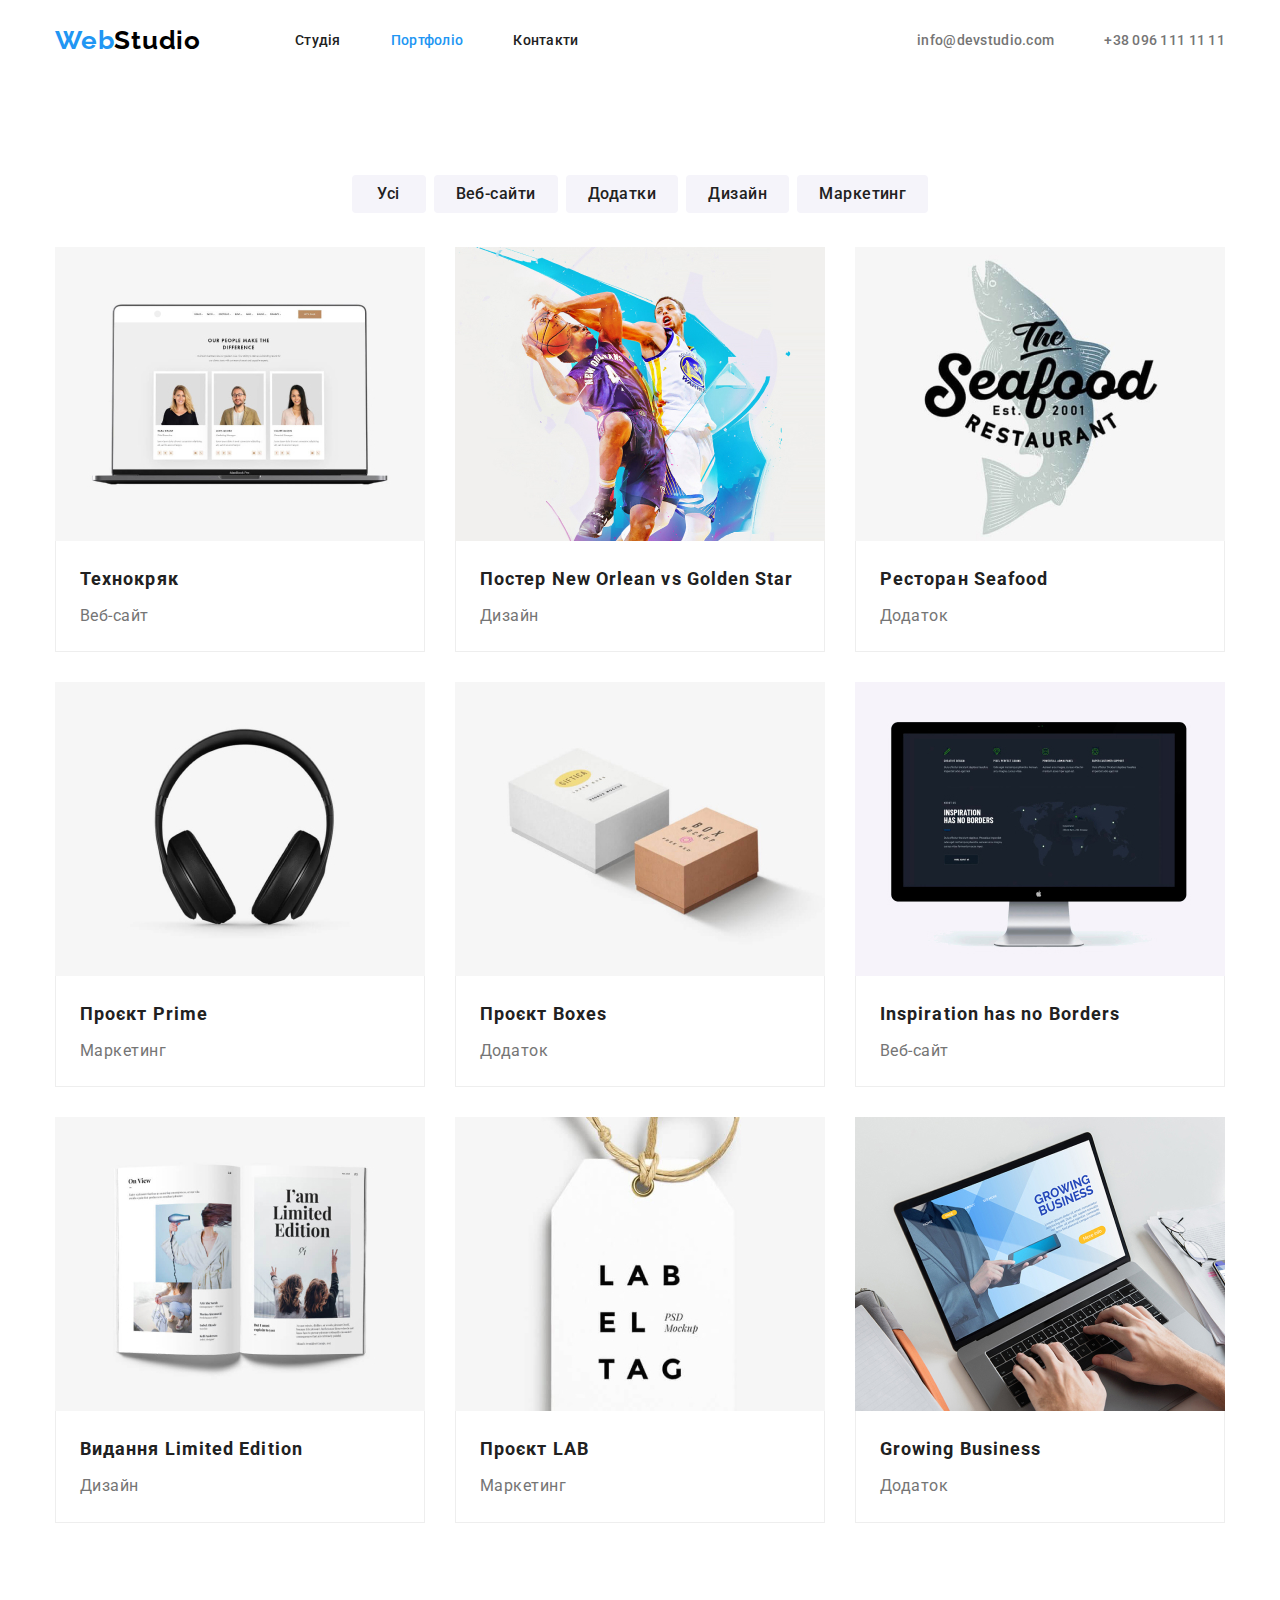
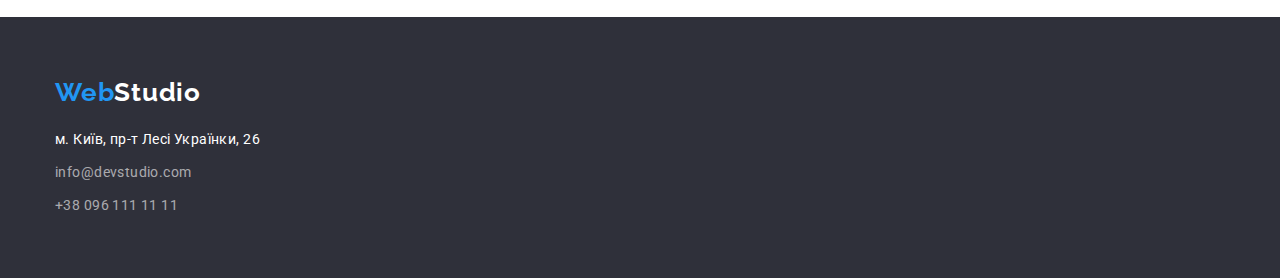
==== portfolio.html @ 78984637 "up" ====
<!DOCTYPE html>
<html lang="uk">
  <head>
    <meta charset="UTF-8" />
    <meta http-equiv="X-UA-Compatible" content="IE=edge" />
    <meta name="viewport" content="width=device-width, initial-scale=1.0" />
    <title>Document</title>
    <link rel="preconnect" href="https://fonts.googleapis.com" />
    <link rel="preconnect" href="https://fonts.gstatic.com" crossorigin />
    <link
      href="https://fonts.googleapis.com/css2?family=Raleway:wght@700&family=Roboto:wght@400;500;700;900&display=swap"
      rel="stylesheet"
    />

    <link
      rel="stylesheet"
      href="https://cdn.jsdelivr.net/npm/modern-normalize@1.1.0/modern-normalize.min.css"
    />

    <link rel="stylesheet" href="./css/common.css" />
    <link rel="stylesheet" href="./css/portfolio.css" />
  </head>
  <body>
    <header class="header">
      <div class="container page-header">
        <nav class="page-navigation">
          <a class="logo link" href="./index.html"><span class="logo-web">Web</span>Studio</a>

          <ul class="site-nav list">
            <li><a class="link" href="./index.html">Студія</a></li>
            <li><a class="link current" href="./portfolio.html">Портфоліо</a></li>
            <li><a class="link" href="">Контакти</a></li>
          </ul>
        </nav>
        <ul class="contacts-nav list">
          <li>
            <a class="link" href="mailto:info@devstudio.com">info@devstudio.com</a>
          </li>
          <li><a class="link" href="tel:+380961111111">+38 096 111 11 11</a></li>
        </ul>
      </div>
    </header>

    <main>
      <section class="projects section">
        <div class="buttons-container">
          <h1 class="visually-hidden">Проекти</h1>
          <ul class="buttons-list list">
            <li><button class="buttons-sort" type="button">Усі</button></li>
            <li><button class="buttons-sort" type="button">Веб-сайти</button></li>
            <li><button class="buttons-sort" type="button">Додатки</button></li>
            <li><button class="buttons-sort" type="button">Дизайн</button></li>
            <li><button class="buttons-sort" type="button">Маркетинг</button></li>
          </ul>
        </div>

        <div class="container">
          <ul class="list project-list">
            <li class="item">
              <a href="#"></a>
              <img
                src="./images/portfoliopics/img0.jpg"
                alt="приклад роботи веб-сайт"
                width="370"
              />
              <div class="wrapper">
                <h2 class="title">Технокряк</h2>
                <p class="kind">Веб-сайт</p>
              </div>
            </li>
            <li class="item">
              <a href="#"></a>
              <img src="./images/portfoliopics/img1.jpg" alt="приклад роботи дизайн" width="370" />
              <div class="wrapper">
                <h2 class="title">Постер New Orlean vs Golden Star</h2>
                <p class="kind">Дизайн</p>
              </div>
            </li>
            <li class="item">
              <a href="#"></a>
              <img src="./images/portfoliopics/img2.jpg" alt="приклад роботи додаток" width="370" />
              <div class="wrapper">
                <h2 class="title">Ресторан Seafood</h2>
                <p class="kind">Додаток</p>
              </div>
            </li>
            <li class="item">
              <a href="#"></a>
              <img
                src="./images/portfoliopics/img3.jpg"
                alt="приклад роботи маркетинг"
                width="370"
              />
              <div class="wrapper">
                <h2 class="title">Проєкт Prime</h2>
                <p class="kind">Маркетинг</p>
              </div>
            </li>
            <li class="item">
              <a href="#"></a>
              <img src="./images/portfoliopics/img4.jpg" alt="приклад роботи додаток" width="370" />
              <div class="wrapper">
                <h2 class="title">Проєкт Boxes</h2>
                <p class="kind">Додаток</p>
              </div>
            </li>
            <li class="item">
              <a href="#"></a>
              <img
                src="./images/portfoliopics/img5.jpg"
                alt="приклад роботи веб-сайт"
                width="370"
              />
              <div class="wrapper">
                <h2 class="title">Inspiration has no Borders</h2>
                <p class="kind">Веб-сайт</p>
              </div>
            </li>
            <li class="item">
              <a href="#"></a>
              <img src="./images/portfoliopics/img6.jpg" alt="приклад роботи дизайн" width="370" />
              <div class="wrapper">
                <h2 class="title">Видання Limited Edition</h2>
                <p class="kind">Дизайн</p>
              </div>
            </li>
            <li class="item">
              <a href="#"></a>
              <img
                src="./images/portfoliopics/img7.jpg"
                alt="приклад роботи маркетинг"
                width="370"
              />
              <div class="wrapper">
                <h2 class="title">Проєкт LAB</h2>
                <p class="kind">Маркетинг</p>
              </div>
            </li>
            <li class="item">
              <a href="#"></a>
              <img src="./images/portfoliopics/img8.jpg" alt="приклад роботи додаток" width="370" />
              <div class="wrapper">
                <h2 class="title">Growing Business</h2>
                <p class="kind">Додаток</p>
              </div>
            </li>
          </ul>
        </div>
      </section>
    </main>

    <footer class="footer">
      <div class="container">
        <a class="logo link" href="./index.html"><span class="logo-web">Web</span>Studio</a>
        <address>
          <ul class="list">
            <li>
              <a class="link-map link" href="" target="_blank" rel="noopener noreferrer"
                >м. Київ, пр-т Лесі Українки, 26</a
              >
            </li>
            <li>
              <a class="link-contact link" href="mailto:info@devstudio.com">info@devstudio.com</a>
            </li>
            <li>
              <a class="link-contact link" href="tel:+380961111111">+38 096 111 11 11</a>
            </li>
          </ul>
        </address>
      </div>
    </footer>
  </body>
</html>
---- css/common.css ----
:root {
  --background-color1: #ffffff;
  --background-color2: #f5f4fa;
  --background-color3: #2f303a;
  --foreground-color1: #212121;
  --foreground-color2: #757575;
  --foreground-color3: #ffffff;
  --button: #188ce8;
  --hoverfocus-color: #2196f3;
}

h1,
h2,
h3,
h4,
h5,
h6,
p {
  margin-top: 0;
  margin-bottom: 0;
}

ol,
ul {
  margin-top: 0;
  margin-bottom: 0;
  padding-left: 0;
}

img {
  display: block;
}

.list {
  list-style: none;
}

.link {
  text-decoration: none;
}

address {
  font-style: normal;
}

body {
  background-color: var(--background-color1);
  color: var(--foreground-color1);
  font-family: Roboto, sans-serif;
}

.section {
  padding-top: 94px;
  padding-bottom: 94px;
}

.container {
  width: 1200px;
  padding-left: 15px;
  padding-right: 15px;
  margin-left: auto;
  margin-right: auto;
}

.header {
  background-color: var(--background-color1);
}

.page-header,
.header .page-navigation,
.header .site-nav,
.header .contacts-nav {
  display: flex;
  align-items: center;
}

.header .page-navigation {
  column-gap: 94px;
}

.header .site-nav,
.header .contacts-nav {
  column-gap: 50px;
}

.header .contacts-nav {
  margin-left: auto;
}

.visually-hidden {
  position: absolute;
  width: 1px;
  height: 1px;
  margin: -1px;
  padding: 0;
  overflow: hidden;
  border: 0;
  clip: rect(0 0 0 0);
}

.header .logo {
  color: #000000;

  font-family: 'Raleway';
  font-weight: 700;
  font-size: 26px;
  line-height: 1.2;
  letter-spacing: 0.03em;
  text-decoration: none;

  padding-top: 25px;
  padding-bottom: 25px;
}

.footer {
  background-color: var(--background-color3);
  padding-top: 60px;
  padding-bottom: 60px;
}

.footer .list {
  padding-top: 20px;
  display: flex;
  flex-direction: column;
  row-gap: 9px;
}

.logo-web {
  color: var(--hoverfocus-color);
}

/*підвищив специфічність до трьох тегів,
 бо інакше правило не працює */
.header .site-nav .current {
  color: var(--hoverfocus-color);
}

.site-nav .link {
  color: var(--foreground-color1);
  font-weight: 500;
  font-size: 14px;
  line-height: 1.14;
  letter-spacing: 0.02em;
  text-decoration: none;
}

.contacts-nav .link {
  color: var(--foreground-color2);
  font-weight: 500;
  font-size: 14px;
  line-height: 1.14;
  letter-spacing: 0.02em;
  text-decoration: none;
}

.header .link:hover,
.header .link:focus,
.footer .link-map:hover,
.footer .link-map:focus,
.footer .link-contact:hover,
.footer .link-contact:focus {
  color: var(--hoverfocus-color);
}

.footer {
  background-color: var(--background-color3);
}

.footer .logo {
  color: var(--foreground-color3);
  font-family: 'Raleway';
  font-weight: 700;
  font-size: 26px;
  line-height: 1.2;
  letter-spacing: 0.03em;
  text-decoration: none;
}

.footer .link-map,
.footer .link-contact {
  font-style: normal;
  font-weight: 400;
  font-size: 14px;
  line-height: 1.71;
  letter-spacing: 0.03em;
  text-decoration: none;
}

.footer .link-map {
  color: var(--foreground-color3);
}

.footer .link-contact {
  color: rgb(255, 255, 255, 0.6);
}
---- css/portfolio.css ----
body {
  margin-left: auto;
  margin-right: auto;
}

.projects .container {
  width: 1200px;
  margin-left: auto;
  margin-right: auto;
  padding-left: 15px;
  padding-right: 15px;
}

.buttons-container .buttons-list {
  display: flex;
  justify-content: center;
  column-gap: 8px;
  padding-bottom: 34px;
}

.buttons-sort {
  background-color: var(--background-color2);
  color: var(--foreground-color1);
  font-family: inherit;
  cursor: pointer;
  font-style: normal;
  font-weight: 500;
  font-size: 16px;
  line-height: 1.63;
  text-align: center;
  letter-spacing: 0.03em;
  border: none;
  min-width: 74px;
  padding: 6px 22px;
  border-radius: 4px;
}

.buttons-sort:hover,
.buttons-sort:focus {
  background-color: var(--hoverfocus-color);
  color: var(--foreground-color3);
}

.projects {
  padding-top: 94px;
  padding-bottom: 94px;
}

.projects .project-list {
  display: flex;
  flex-wrap: wrap;
  column-gap: 30px;
  row-gap: 30px;
}

.projects .wrapper {
  border: 1px solid #eeeeee;
  border-top: none;
}

.projects .title {
  font-style: normal;
  font-weight: 700;
  font-size: 18px;
  line-height: 2;
  letter-spacing: 0.06em;

  padding-top: 20px;
  padding-left: 24px;
}

.projects .kind {
  color: var(--foreground-color2);
  font-style: normal;
  font-weight: 400;
  font-size: 16px;
  line-height: 1.88;
  letter-spacing: 0.03em;

  padding-top: 4px;
  padding-left: 24px;
  padding-bottom: 20px;
}
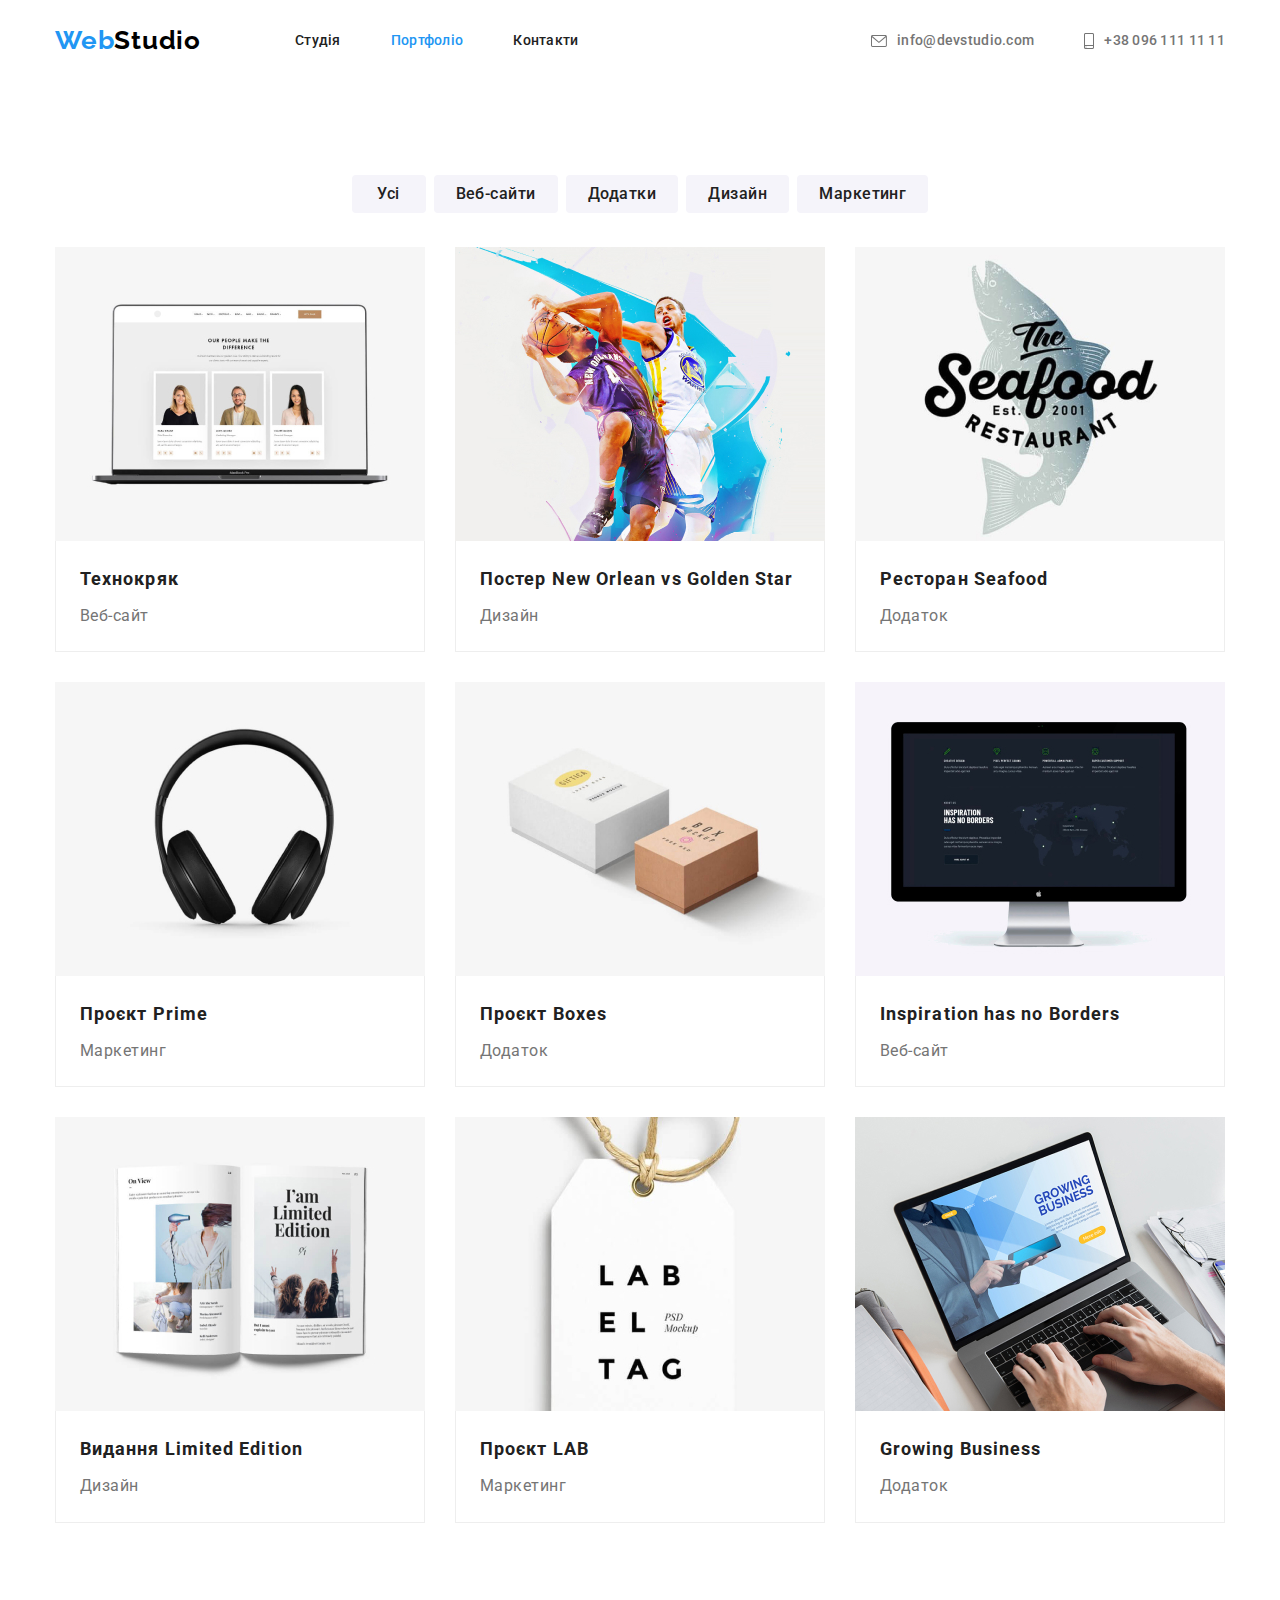
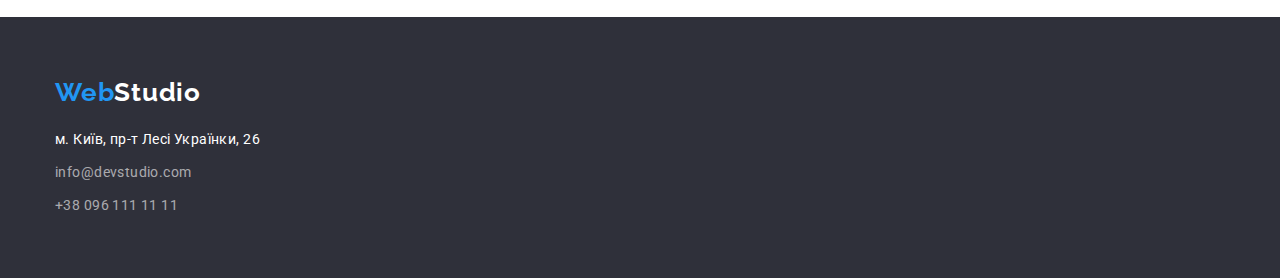
==== commit 1c47d87a: "upd" ====
--- a/portfolio.html
+++ b/portfolio.html
@@ -34,9 +34,21 @@
         </nav>
         <ul class="contacts-nav list">
           <li>
-            <a class="link" href="mailto:info@devstudio.com">info@devstudio.com</a>
+            <a class="link connection-link" href="mailto:info@devstudio.com">
+              <svg class="connection-icon" width="16" height="12">
+                <use href="./images/icons/sprite.svg#icon-envelope"></use>
+              </svg>
+              info@devstudio.com</a
+            >
           </li>
-          <li><a class="link" href="tel:+380961111111">+38 096 111 11 11</a></li>
+          <li>
+            <a class="link connection-link" href="tel:+380961111111">
+              <svg class="connection-icon" width="10" height="16">
+                <use href="./images/icons/sprite.svg#icon-smartphone"></use>
+              </svg>
+              +38 096 111 11 11</a
+            >
+          </li>
         </ul>
       </div>
     </header>
--- a/css/common.css
+++ b/css/common.css
@@ -1,5 +1,5 @@
 :root {
-  --background-color1: #ffffff;
+  --background-color1: #ffffff;   
   --background-color2: #f5f4fa;
   --background-color3: #2f303a;
   --foreground-color1: #212121;
@@ -7,6 +7,7 @@
   --foreground-color3: #ffffff;
   --button: #188ce8;
   --hoverfocus-color: #2196f3;
+  --logo-color: #AFB1B8;
 }
 
 h1,
@@ -66,6 +67,21 @@
   background-color: var(--background-color1);
 }
 
+.connection-link {
+  display:flex;
+  align-items: center;
+  column-gap: 10px;
+}
+ 
+.connection-link:hover .connection-icon,
+.connection-link:focus .connection-icon{
+  fill: var(--hoverfocus-color);
+}
+
+.connection-icon {
+  fill: var(--foreground-color2);
+}
+
 .page-header,
 .header .page-navigation,
 .header .site-nav,
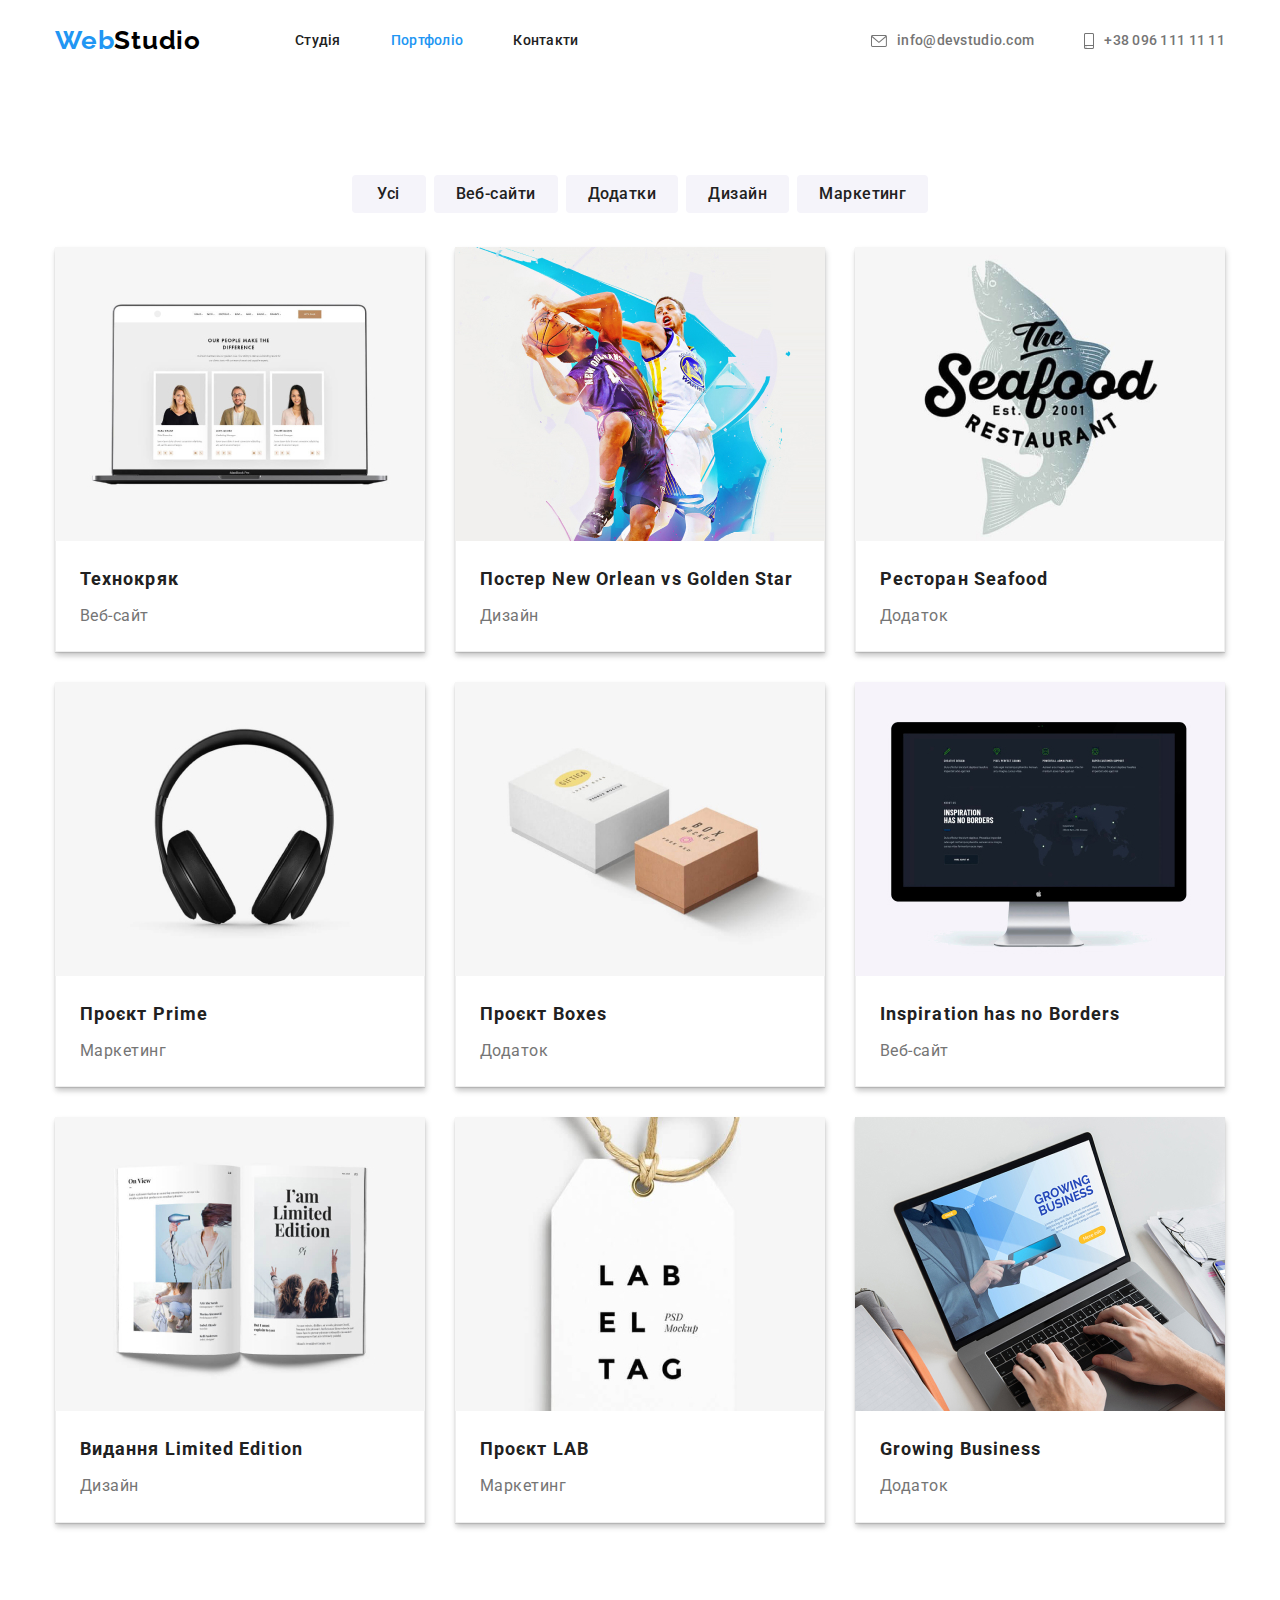
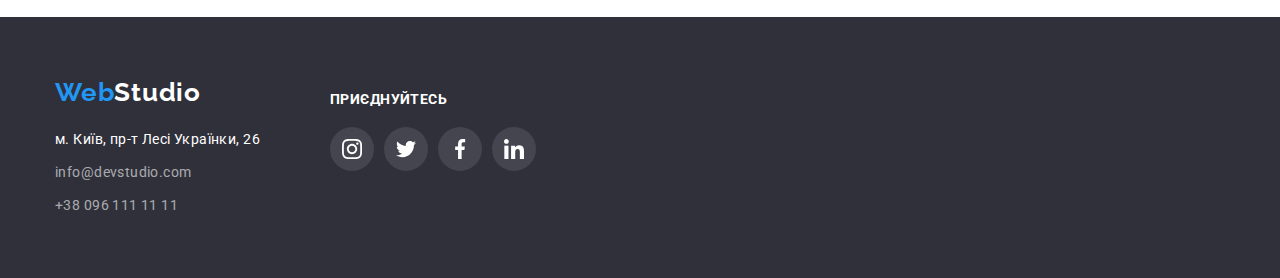
==== commit df809c0a: "ready" ====
--- a/portfolio.html
+++ b/portfolio.html
@@ -24,7 +24,7 @@
     <header class="header">
       <div class="container page-header">
         <nav class="page-navigation">
-          <a class="logo link" href="./index.html"><span class="logo-web">Web</span>Studio</a>
+          <a class="logo" href="./index.html"><span class="logo-web">Web</span>Studio</a>
 
           <ul class="site-nav list">
             <li><a class="link" href="./index.html">Студія</a></li>
@@ -67,93 +67,93 @@
         </div>
 
         <div class="container">
-          <ul class="list project-list">
-            <li class="item">
+          <ul class="projects-list list">
+            <li class="projects-list-item item">
               <a href="#"></a>
               <img
                 src="./images/portfoliopics/img0.jpg"
                 alt="приклад роботи веб-сайт"
                 width="370"
               />
-              <div class="wrapper">
-                <h2 class="title">Технокряк</h2>
-                <p class="kind">Веб-сайт</p>
-              </div>
-            </li>
-            <li class="item">
+              <div class="projects-list-item-wrapper">
+                <h2 class="projects-list-item-title">Технокряк</h2>
+                <p class="projects-list-item-kind">Веб-сайт</p>
+              </div>
+            </li>
+            <li class="projects-list-item item">
               <a href="#"></a>
               <img src="./images/portfoliopics/img1.jpg" alt="приклад роботи дизайн" width="370" />
-              <div class="wrapper">
-                <h2 class="title">Постер New Orlean vs Golden Star</h2>
-                <p class="kind">Дизайн</p>
-              </div>
-            </li>
-            <li class="item">
+              <div class="projects-list-item-wrapper">
+                <h2 class="projects-list-item-title">Постер New Orlean vs Golden Star</h2>
+                <p class="projects-list-item-kind">Дизайн</p>
+              </div>
+            </li>
+            <li class="projects-list-item item">
               <a href="#"></a>
               <img src="./images/portfoliopics/img2.jpg" alt="приклад роботи додаток" width="370" />
-              <div class="wrapper">
-                <h2 class="title">Ресторан Seafood</h2>
-                <p class="kind">Додаток</p>
-              </div>
-            </li>
-            <li class="item">
+              <div class="projects-list-item-wrapper">
+                <h2 class="projects-list-item-title">Ресторан Seafood</h2>
+                <p class="projects-list-item-kind">Додаток</p>
+              </div>
+            </li>
+            <li class="projects-list-item item">
               <a href="#"></a>
               <img
                 src="./images/portfoliopics/img3.jpg"
                 alt="приклад роботи маркетинг"
                 width="370"
               />
-              <div class="wrapper">
-                <h2 class="title">Проєкт Prime</h2>
-                <p class="kind">Маркетинг</p>
-              </div>
-            </li>
-            <li class="item">
+              <div class="projects-list-item-wrapper">
+                <h2 class="projects-list-item-title">Проєкт Prime</h2>
+                <p class="projects-list-item-kind">Маркетинг</p>
+              </div>
+            </li>
+            <li class="projects-list-item item">
               <a href="#"></a>
               <img src="./images/portfoliopics/img4.jpg" alt="приклад роботи додаток" width="370" />
-              <div class="wrapper">
-                <h2 class="title">Проєкт Boxes</h2>
-                <p class="kind">Додаток</p>
-              </div>
-            </li>
-            <li class="item">
+              <div class="projects-list-item-wrapper">
+                <h2 class="projects-list-item-title">Проєкт Boxes</h2>
+                <p class="projects-list-item-kind">Додаток</p>
+              </div>
+            </li>
+            <li class="projects-list-item item">
               <a href="#"></a>
               <img
                 src="./images/portfoliopics/img5.jpg"
                 alt="приклад роботи веб-сайт"
                 width="370"
               />
-              <div class="wrapper">
-                <h2 class="title">Inspiration has no Borders</h2>
-                <p class="kind">Веб-сайт</p>
-              </div>
-            </li>
-            <li class="item">
+              <div class="projects-list-item-wrapper">
+                <h2 class="projects-list-item-title">Inspiration has no Borders</h2>
+                <p class="projects-list-item-kind">Веб-сайт</p>
+              </div>
+            </li>
+            <li class="projects-list-item item">
               <a href="#"></a>
               <img src="./images/portfoliopics/img6.jpg" alt="приклад роботи дизайн" width="370" />
-              <div class="wrapper">
-                <h2 class="title">Видання Limited Edition</h2>
-                <p class="kind">Дизайн</p>
-              </div>
-            </li>
-            <li class="item">
+              <div class="projects-list-item-wrapper">
+                <h2 class="projects-list-item-title">Видання Limited Edition</h2>
+                <p class="projects-list-item-kind">Дизайн</p>
+              </div>
+            </li>
+            <li class="projects-list-item item">
               <a href="#"></a>
               <img
                 src="./images/portfoliopics/img7.jpg"
                 alt="приклад роботи маркетинг"
                 width="370"
               />
-              <div class="wrapper">
-                <h2 class="title">Проєкт LAB</h2>
-                <p class="kind">Маркетинг</p>
-              </div>
-            </li>
-            <li class="item">
+              <div class="projects-list-item-wrapper">
+                <h2 class="projects-list-item-title">Проєкт LAB</h2>
+                <p class="projects-list-item-kind">Маркетинг</p>
+              </div>
+            </li>
+            <li class="projects-list-item item">
               <a href="#"></a>
               <img src="./images/portfoliopics/img8.jpg" alt="приклад роботи додаток" width="370" />
-              <div class="wrapper">
-                <h2 class="title">Growing Business</h2>
-                <p class="kind">Додаток</p>
+              <div class="projects-list-item-wrapper">
+                <h2 class="projects-list-item-title">Growing Business</h2>
+                <p class="projects-list-item-kind">Додаток</p>
               </div>
             </li>
           </ul>
@@ -162,23 +162,59 @@
     </main>
 
     <footer class="footer">
-      <div class="container">
-        <a class="logo link" href="./index.html"><span class="logo-web">Web</span>Studio</a>
-        <address>
-          <ul class="list">
-            <li>
-              <a class="link-map link" href="" target="_blank" rel="noopener noreferrer"
-                >м. Київ, пр-т Лесі Українки, 26</a
-              >
-            </li>
-            <li>
-              <a class="link-contact link" href="mailto:info@devstudio.com">info@devstudio.com</a>
-            </li>
-            <li>
-              <a class="link-contact link" href="tel:+380961111111">+38 096 111 11 11</a>
-            </li>
-          </ul>
-        </address>
+      <div class="container footer-container">
+        <div class="our-contacts">
+          <a class="logo link" href="./index.html"><span class="logo-web">Web</span>Studio</a>
+          <address>
+            <ul class="our-contacts-list list">
+              <li>
+                <a class="link-map link" href="" target="_blank" rel="noopener noreferrer"
+                  >м. Київ, пр-т Лесі Українки, 26</a
+                >
+              </li>
+              <li>
+                <a class="link-contact link" href="mailto:info@devstudio.com">info@devstudio.com</a>
+              </li>
+              <li>
+                <a class="link-contact link" href="tel:+380961111111">+38 096 111 11 11</a>
+              </li>
+            </ul>
+          </address>
+        </div>
+
+        <div class="our-socials">
+          <h2 class="our-socials-title">приєднуйтесь</h2>
+          <ul class="our-socials-list list">
+            <li class="our-socials-item">
+              <a class="our-socials-item-link" href="">
+                <svg class="our-socials-item-icon" width="20" height="20">
+                  <use href="./images/icons/sprite.svg#icon-instagram"></use>
+                </svg>
+              </a>
+            </li>
+            <li class="our-socials-item">
+              <a class="our-socials-item-link" href="">
+                <svg class="our-socials-item-icon" width="20" height="20">
+                  <use href="./images/icons/sprite.svg#icon-twitter"></use>
+                </svg>
+              </a>
+            </li>
+            <li class="our-socials-item">
+              <a class="our-socials-item-link" href="">
+                <svg class="our-socials-item-icon" width="20" height="20">
+                  <use href="./images/icons/sprite.svg#icon-facebook"></use>
+                </svg>
+              </a>
+            </li>
+            <li class="our-socials-item">
+              <a class="our-socials-item-link" href="">
+                <svg class="our-socials-item-icon" width="20" height="20">
+                  <use href="./images/icons/sprite.svg#icon-linkedin"></use>
+                </svg>
+              </a>
+            </li>
+          </ul>
+        </div>
       </div>
     </footer>
   </body>
--- a/css/common.css
+++ b/css/common.css
@@ -1,5 +1,5 @@
 :root {
-  --background-color1: #ffffff;   
+  --background-color1: #ffffff;
   --background-color2: #f5f4fa;
   --background-color3: #2f303a;
   --foreground-color1: #212121;
@@ -7,7 +7,8 @@
   --foreground-color3: #ffffff;
   --button: #188ce8;
   --hoverfocus-color: #2196f3;
-  --logo-color: #AFB1B8;
+  --logo-color: #afb1b8;
+  --social-links-background-color: rgba(255, 255, 255, 0.1);
 }
 
 h1,
@@ -68,13 +69,13 @@
 }
 
 .connection-link {
-  display:flex;
+  display: flex;
   align-items: center;
   column-gap: 10px;
 }
- 
+
 .connection-link:hover .connection-icon,
-.connection-link:focus .connection-icon{
+.connection-link:focus .connection-icon {
   fill: var(--hoverfocus-color);
 }
 
@@ -128,19 +129,6 @@
   padding-bottom: 25px;
 }
 
-.footer {
-  background-color: var(--background-color3);
-  padding-top: 60px;
-  padding-bottom: 60px;
-}
-
-.footer .list {
-  padding-top: 20px;
-  display: flex;
-  flex-direction: column;
-  row-gap: 9px;
-}
-
 .logo-web {
   color: var(--hoverfocus-color);
 }
@@ -178,8 +166,17 @@
   color: var(--hoverfocus-color);
 }
 
+/*----------footer----------*/
+
 .footer {
   background-color: var(--background-color3);
+  padding-top: 60px;
+  padding-bottom: 60px;
+}
+
+.footer-container {
+  display: flex;
+  column-gap: 70px;
 }
 
 .footer .logo {
@@ -192,6 +189,13 @@
   text-decoration: none;
 }
 
+.our-contacts-list {
+  padding-top: 20px;
+  display: flex;
+  flex-direction: column;
+  row-gap: 9px;
+}
+
 .footer .link-map,
 .footer .link-contact {
   font-style: normal;
@@ -209,3 +213,43 @@
 .footer .link-contact {
   color: rgb(255, 255, 255, 0.6);
 }
+
+.our-socials {
+  display: flex;
+  flex-direction: column;
+}
+
+.our-socials-title {
+  color: var(--background-color1);
+  font-weight: 700;
+  font-size: 14px;
+  line-height: 1.14;
+  letter-spacing: 0.03em;
+  text-transform: uppercase;
+  margin-top: 15px;
+  margin-bottom: 20px;
+}
+
+.our-socials-list {
+  display: flex;
+  column-gap: 10px;
+}
+
+.our-socials-item-link {
+  display: flex;
+  justify-content: center;
+  align-items: center;
+  width: 44px;
+  height: 44px;
+  border-radius: 50%;
+  background: var(--social-links-background-color);
+}
+
+.our-socials-item-icon {
+  fill: var(--foreground-color3)
+}
+
+.our-socials-item-link:hover,
+.our-socials-item-link:focus {
+  background: var(--hoverfocus-color);
+}
--- a/css/portfolio.css
+++ b/css/portfolio.css
@@ -1,16 +1,3 @@
-body {
-  margin-left: auto;
-  margin-right: auto;
-}
-
-.projects .container {
-  width: 1200px;
-  margin-left: auto;
-  margin-right: auto;
-  padding-left: 15px;
-  padding-right: 15px;
-}
-
 .buttons-container .buttons-list {
   display: flex;
   justify-content: center;
@@ -39,26 +26,29 @@
 .buttons-sort:focus {
   background-color: var(--hoverfocus-color);
   color: var(--foreground-color3);
+  box-shadow: 0px 3px 1px rgba(0, 0, 0, 0.1), 0px 1px 2px rgba(0, 0, 0, 0.08),
+    0px 2px 2px rgba(0, 0, 0, 0.12);
 }
 
-.projects {
-  padding-top: 94px;
-  padding-bottom: 94px;
-}
-
-.projects .project-list {
+.projects-list {
   display: flex;
   flex-wrap: wrap;
   column-gap: 30px;
   row-gap: 30px;
 }
 
-.projects .wrapper {
+.projects-list-item {
+  flex-basis: calc((100% - 2 * 30px) / 3);
+  box-shadow: 0px 1px 1px rgba(0, 0, 0, 0.12), 0px 4px 4px rgba(0, 0, 0, 0.06),
+    1px 4px 6px rgba(0, 0, 0, 0.16);
+}
+
+.projects-list-item-wrapper {
   border: 1px solid #eeeeee;
   border-top: none;
 }
 
-.projects .title {
+.projects-list-item-title {
   font-style: normal;
   font-weight: 700;
   font-size: 18px;
@@ -69,7 +59,7 @@
   padding-left: 24px;
 }
 
-.projects .kind {
+.projects-list-item-kind {
   color: var(--foreground-color2);
   font-style: normal;
   font-weight: 400;
